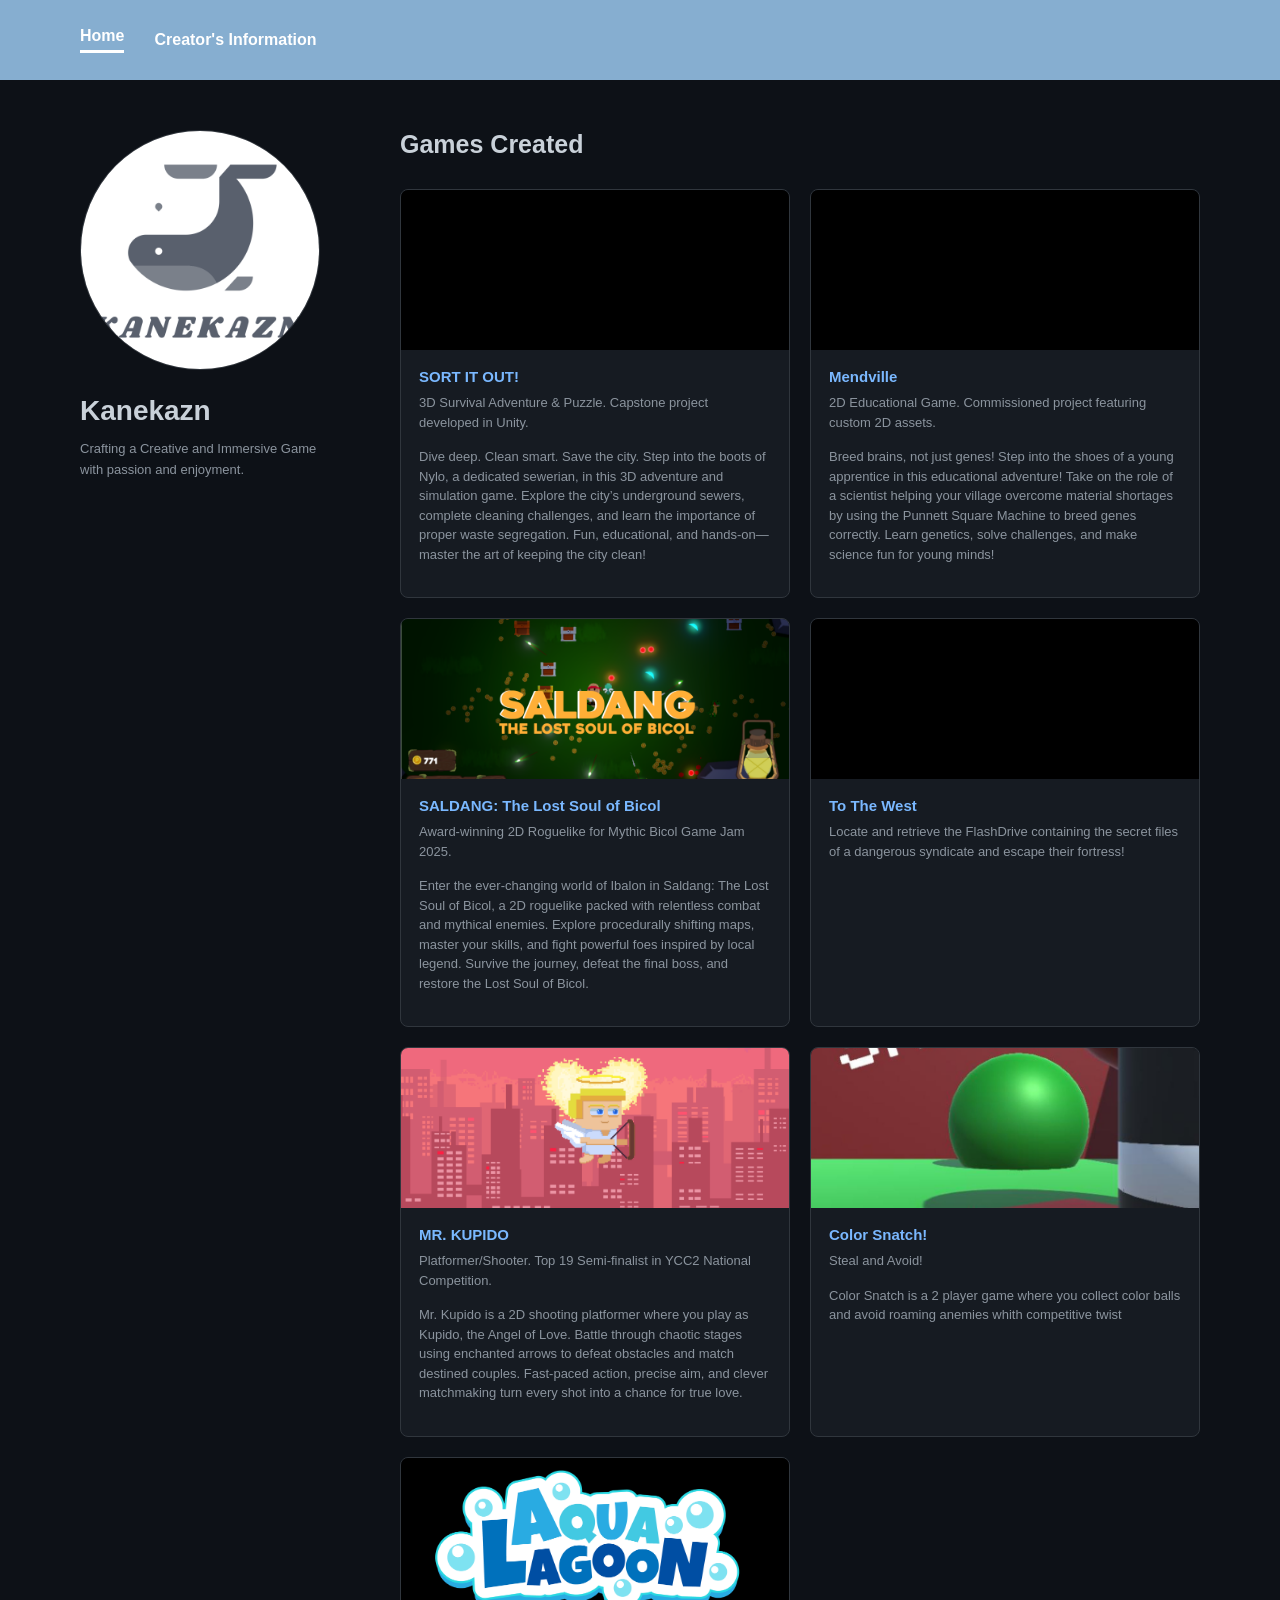
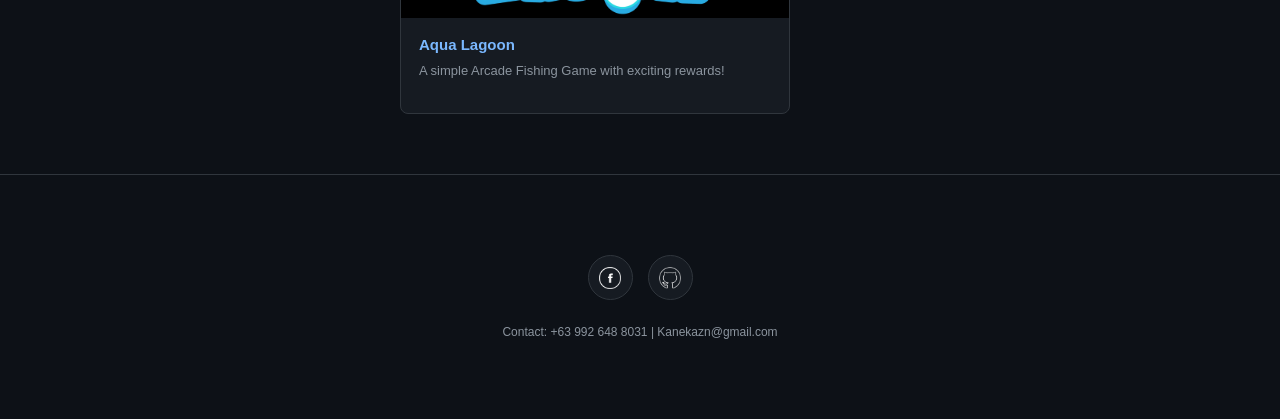
==== index.html @ 26e706dd "Add files via upload" ====
<!DOCTYPE html>
<html lang="en">
<head>
    <meta charset="UTF-8">
    <meta name="viewport" content="width=device-width, initial-scale=1.0">
    <title>Kanekazn | Portfolio</title>
    <link rel="stylesheet" href="style.css">
    <link rel="icon" href="logo1.png">
    
</head>
<body>

    <nav class="main-nav">
        <div class="nav-content">
            <div class="nav-links">
                <a href="index.html" class="nav-item active">Home</a>
                <button class="nav-item" onclick="toggleModal()">Creator's Information</button>
            </div>
        </div>
    </nav>

    <div class="portfolio-container">
        <aside class="sidebar">
            <div class="logo-container">
                <img src="logo1.png" alt="Kanekazn Logo" class="profile-pic">
            </div>
            <h1 class="profile-name">Kanekazn</h1>
            <p class="profile-bio">Crafting a Creative and Immersive Game with passion and enjoyment.</p>
        </aside>

        <main class="main-content">
            <h2 class="section-label">Games Created</h2>
            <div class="projects-grid">
                
                <a href="project/sort-it-out.html" class="project-card">
                    <div class="card-image" style="background-image: url('sortitout.png');"></div>
                    <div class="card-details">
                        <span class="project-title">SORT IT OUT!</span>
                        <p class="project-desc">3D Survival Adventure & Puzzle. Capstone project developed in Unity.</p>
                        <p class="project-desc">Dive deep. Clean smart. Save the city. Step into the boots of Nylo, a dedicated sewerian, in this 3D adventure and simulation game. Explore the city’s underground sewers, complete cleaning challenges, and learn the importance of proper waste segregation. Fun, educational, and hands-on—master the art of keeping the city clean!</p>
                        
                    </div>
                </a>

                <a href="project/mendville.html" class="project-card">
                    <div class="card-image" style="background-image: url('mendville.png');"></div>
                    <div class="card-details">
                        <span class="project-title">Mendville</span>
                        <p class="project-desc">2D Educational Game. Commissioned project featuring custom 2D assets.</p>
                        <p class="project-desc">Breed brains, not just genes! Step into the shoes of a young apprentice in this educational adventure! Take on the role of a scientist helping your village overcome material shortages by using the Punnett Square Machine to breed genes correctly. Learn genetics, solve challenges, and make science fun for young minds!</p>
                        
                    </div>
                </a>

                <a href="project/saldang.html" class="project-card">
                    <div class="card-image" style="background-image: url('saldang-logo.png');"></div>
                    <div class="card-details">
                        <span class="project-title">SALDANG: The Lost Soul of Bicol</span>
                        <p class="project-desc">Award-winning 2D Roguelike for Mythic Bicol Game Jam 2025. </p>
                        <p class="project-desc">Enter the ever-changing world of Ibalon in Saldang: The Lost Soul of Bicol, a 2D roguelike packed with relentless combat and mythical enemies. Explore procedurally shifting maps, master your skills, and fight powerful foes inspired by local legend. Survive the journey, defeat the final boss, and restore the Lost Soul of Bicol. </p>
                        
                    </div>
                </a>

                <a href="project/to-the-west.html" class="project-card">
                    <div class="card-image" style="background-image: url('TotheWest.png');"></div>
                    <div class="card-details">
                        <span class="project-title">To The West</span>
                        <p class="project-desc">Locate and retrieve the FlashDrive containing the secret files of a dangerous syndicate and escape their fortress!</p>
                        
                    </div>
                </a>

                <a href="project/mr-kupido.html" class="project-card">
                    <div class="card-image" style="background-image: url('kupido.png');"></div>
                    <div class="card-details">
                        <span class="project-title">MR. KUPIDO</span>
                        <p class="project-desc">Platformer/Shooter. Top 19 Semi-finalist in YCC2 National Competition.</p>
                        <p class="project-desc">Mr. Kupido is a 2D shooting platformer where you play as Kupido, the Angel of Love. Battle through chaotic stages using enchanted arrows to defeat obstacles and match destined couples. Fast-paced action, precise aim, and clever matchmaking turn every shot into a chance for true love.</p>
                       
                    </div>
                </a>

                <a href="project/colorsnatch.html" class="project-card">
                    <div class="card-image" style="background-image: url('Color\ Snatch.jpg');"></div>
                    <div class="card-details">
                        <span class="project-title">Color Snatch!</span>
                        <p class="project-desc">Steal and Avoid!</p>
                        <p class="project-desc">Color Snatch is a 2 player game where you collect color balls and avoid roaming anemies whith competitive twist</p>
                    
                    </div>
                </a>

                <a href="project/aqua-lagoon.html" class="project-card">
                    <div class="card-image" style="background-image: url('Aqua\ Lagoon.png');"></div>
                    <div class="card-details">
                        <span class="project-title">Aqua Lagoon</span>
                        <p class="project-desc">A simple Arcade Fishing Game with exciting rewards!</p>
                        
                    </div>
                </a>

            </div>
        </main>
    </div>

    <div id="cvModal" class="modal-overlay">
        <div class="cv-container">
            <button class="modal-close" onclick="toggleModal()">&times;</button>
            <div class="cv-scroll-area">
                <img src="cv1.png" alt="Resume Page 1" class="resume-img">
                <img src="cv2.png" alt="Resume Page 2" class="resume-img">
                <img src="cv3.png" alt="Resume Page 3" class="resume-img">
            </div>
            </div>
        </div>
    </div>

    <footer class="social-footer">
        <div class="social-grid">
            <a href="https://www.facebook.com/anthony.cayonte.1" class="social-box"><img src="facebook.png" alt="FB"></a>
            <a href="https://github.com/Kamot-Tech" class="social-box"><img src="github.png" alt="Git"></a>
        </div>
        <p class="footer-contact">Contact: +63 992 648 8031 | Kanekazn@gmail.com</p>
    </footer>

    <script>
        function toggleModal() {
            const modal = document.getElementById('cvModal');
            const isVisible = modal.style.display === 'flex';
            modal.style.display = isVisible ? 'none' : 'flex';
            // Prevent background scrolling when modal is open
            document.body.style.overflow = isVisible ? 'auto' : 'hidden';
        }
    </script>
</body>
</html>
---- style.css ----
:root {
    --bg-dark: #0d1117;
    --card-bg: #161b22;
    --border-grey: #30363d;
    --text-white: #c9d1d9;
    --text-dim: #8b949e;
    --github-blue: hsl(212, 100%, 74%);
    --nav-blue: #a5d6ff;
}

* { margin: 0; padding: 0; box-sizing: border-box; }
body { background: var(--bg-dark); color: var(--text-white); font-family: -apple-system, BlinkMacSystemFont, "Segoe UI", Helvetica, Arial, sans-serif; }

/* HEADER FIXES */
.main-nav { 
    background: rgba(165, 214, 255, 0.8); 
    backdrop-filter: blur(10px);
    height: 80px; 
    display: flex; 
    align-items: center; 
    width: 100%; 
    position: sticky; 
    top: 0; 
    z-index: 1000; 
}

.nav-content { 
    max-width: 1200px; 
    width: 100%; 
    margin: 0 auto; 
    padding: 0 40px; /* Provides the left margin for header text */
}

.nav-links { display: flex; gap: 30px; }

.nav-item { 
    background: none; border: none; color: #ffffff; font-size: 16px; 
    font-weight: 800; cursor: pointer; text-decoration: none; 
}
.nav-item.active { border-bottom: 3px solid #ffffff; padding-bottom: 5px; }

/* LAYOUT & SIDEBAR */
.portfolio-container { 
    display: flex; max-width: 1200px; margin: 50px auto; padding: 0 40px; gap: 60px; 
}

.sidebar { width: 260px; }
.logo-container { width: 240px; height: 240px; border-radius: 50%; border: 1px solid var(--border-grey); overflow: hidden; margin-bottom: 25px; }
.profile-pic { width: 100%; height: 100%; object-fit: cover; }
.profile-name { font-size: 28px; margin-bottom: 12px; }

/* Tagline made smaller */
.profile-bio { font-size: 13px; color: var(--text-dim); line-height: 1.6; }

/* PROJECTS SECTION */
.main-content { flex: 1; }

/* Added spacing below "Pinned Projects" */
.section-label { 
    font-size: 25px; 
    font-weight: 700; 
    margin-bottom: 30px; /* Increased spacing below text */
    color: var(--text-white); 
}

.projects-grid { display: grid; grid-template-columns: repeat(2, 1fr); gap: 20px; }

.project-card { 
    background: var(--card-bg); border: 1px solid var(--border-grey); border-radius: 8px; 
    overflow: hidden; text-decoration: none; display: block; transition: 0.3s cubic-bezier(0.4, 0, 0.2, 1); 
}
.project-card:hover { border-color: var(--nav-blue); transform: translateY(-5px); box-shadow: 0 10px 30px rgba(0,0,0,0.5); }
.card-image { height: 160px; background-size: cover; background-position: center; background-color: #000; }
.card-details { padding: 18px; }
.project-title { color: var(--github-blue); font-weight: 600; font-size: 15px; display: block; margin-bottom: 8px; font-weight: 800; }
.project-desc { font-size: 13px; color: var(--text-dim); line-height: 1.5; margin-bottom: 15px; }
.card-footer { font-size: 12px; color: var(--text-dim); display: flex; gap: 15px; }

/* MODAL - 75% OPACITY */
.modal-overlay { 
    position: fixed; top: 0; left: 0; width: 100%; height: 100%; 
    background: rgba(0, 0, 0, 0.80); /* Exactly 75% opacity */
    display: none; justify-content: center; align-items: center; z-index: 2000; 
}

.cv-container {
    width: 90%;
    max-width: 800px;
    max-height: 90vh;
    position: relative;
    background: transparent;
}

.cv-scroll-area {
    overflow-y: auto;
    max-height: 90vh;
    display: flex;
    flex-direction: column;
    gap: 15px;
    padding-right: 10px;
}

.resume-img {
    width: 100%;
    height: auto;
    border-radius: 4px;
    box-shadow: 0 10px 40px rgba(0,0,0,0.8);
}

.modal-close { 
    position: absolute; top: -10px; right: -40px; font-size: 40px; 
    cursor: pointer; border: none; background: none; color: white; 
}

/* FOOTER */
.social-footer { padding: 80px 40px; text-align: center; border-top: 1px solid var(--border-grey); margin-top: 60px; }
.social-grid { display: flex; justify-content: center; gap: 15px; flex-wrap: wrap; margin-bottom: 25px; }
.social-box { width: 45px; height: 45px; background: var(--card-bg); border: 1px solid var(--border-grey); border-radius: 50%; display: flex; align-items: center; justify-content: center; transition: 0.3s; }
.social-box:hover { border-color: var(--nav-blue); transform: scale(1.1); }
.social-box img { width: 22px; filter: brightness(0) invert(1); }
.footer-contact { font-size: 12px; color: var(--text-dim); }

/* MOBILE RESPONSIVE */
@media (max-width: 900px) {
    .portfolio-container { flex-direction: column; align-items: center; padding: 0 20px; }
    .sidebar { width: 100%; text-align: center; }
    .logo-container { margin: 0 auto 20px; }
    .projects-grid { grid-template-columns: 1fr; }
    .nav-content { padding: 0 20px; }
    .modal-close { right: 0; top: -50px; }
}
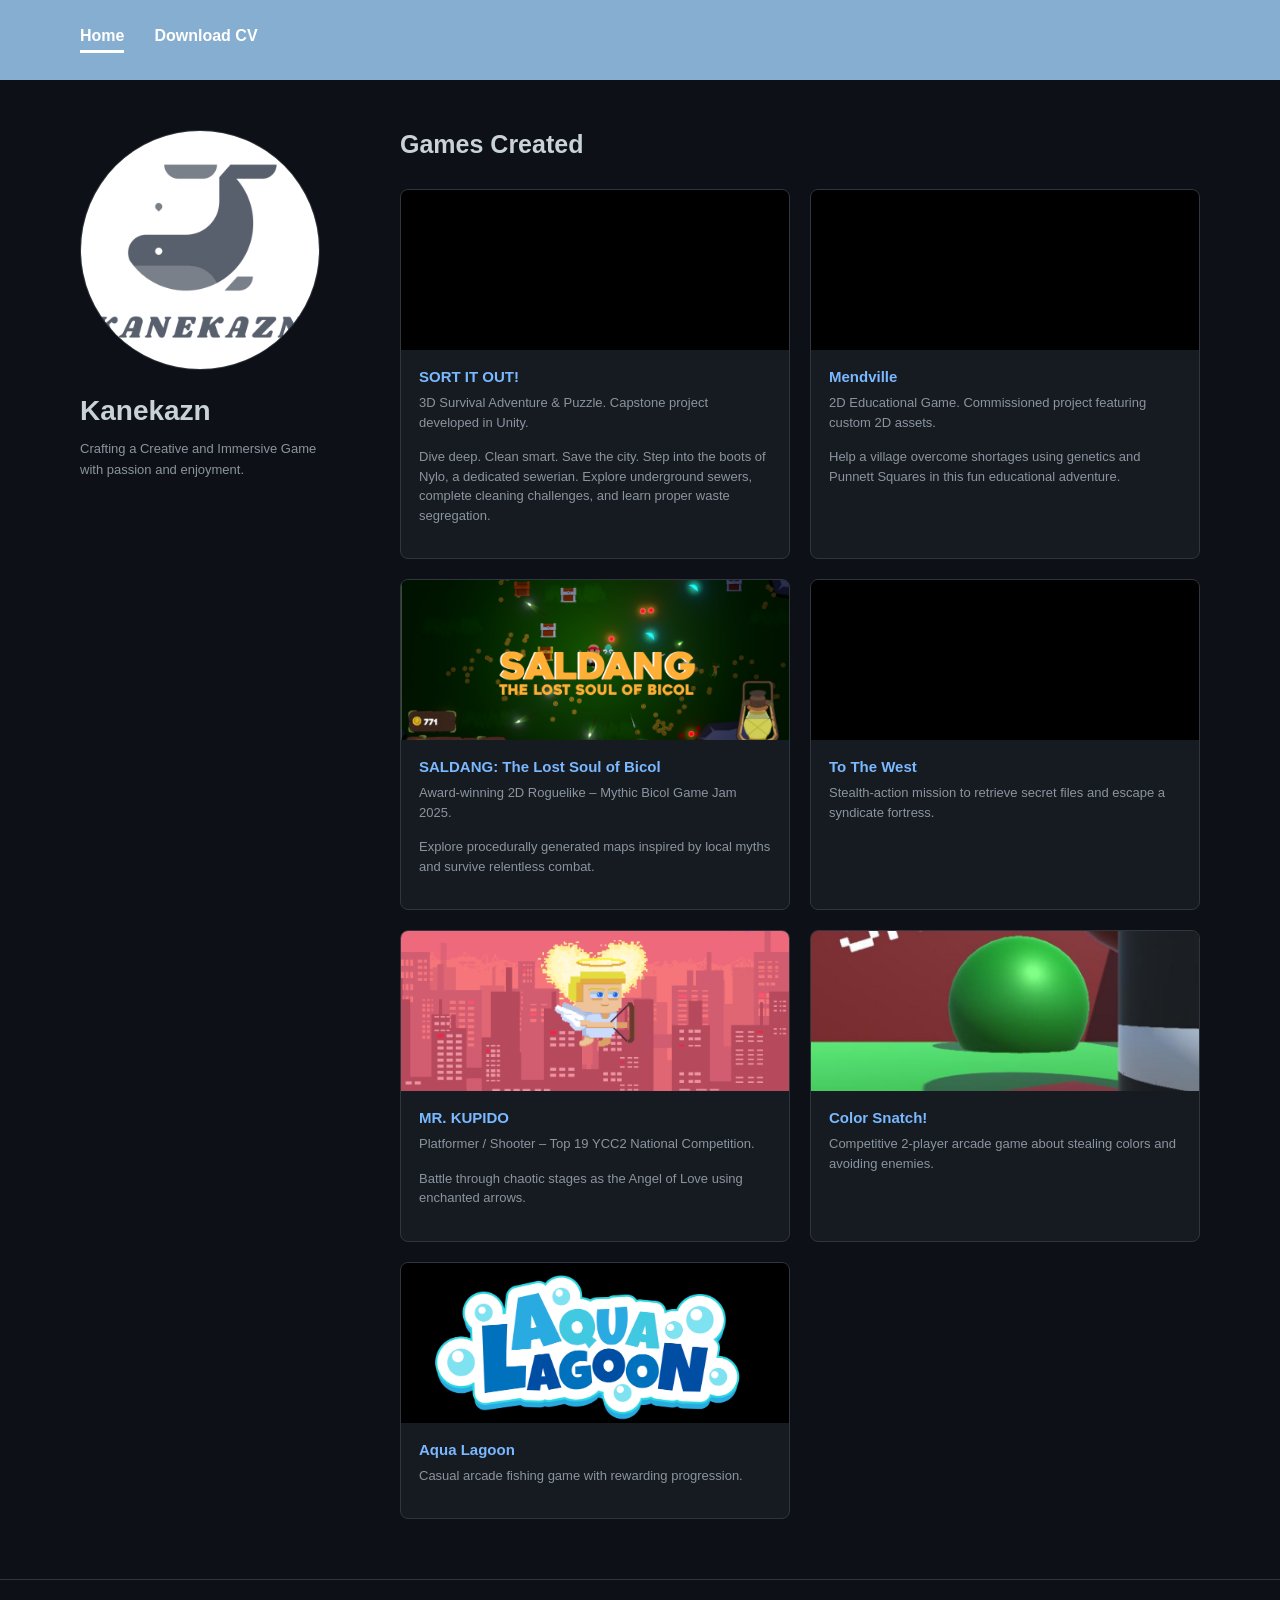
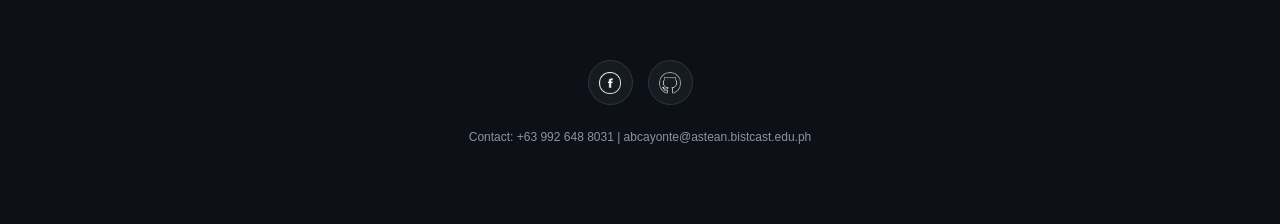
==== commit 260a901b: "unilast" ====
--- a/index.html
+++ b/index.html
@@ -6,7 +6,6 @@
     <title>Kanekazn | Portfolio</title>
     <link rel="stylesheet" href="style.css">
     <link rel="icon" href="logo1.png">
-    
 </head>
 <body>
 
@@ -14,7 +13,11 @@
         <div class="nav-content">
             <div class="nav-links">
                 <a href="index.html" class="nav-item active">Home</a>
-                <button class="nav-item" onclick="toggleModal()">Creator's Information</button>
+                <a href="Cayonte_Anthony_Resume.pdf" 
+                   class="nav-item" 
+                   download>
+                   Download CV
+                </a>
             </div>
         </div>
     </nav>
@@ -25,20 +28,28 @@
                 <img src="logo1.png" alt="Kanekazn Logo" class="profile-pic">
             </div>
             <h1 class="profile-name">Kanekazn</h1>
-            <p class="profile-bio">Crafting a Creative and Immersive Game with passion and enjoyment.</p>
+            <p class="profile-bio">
+                Crafting a Creative and Immersive Game with passion and enjoyment.
+            </p>
         </aside>
 
         <main class="main-content">
             <h2 class="section-label">Games Created</h2>
+
             <div class="projects-grid">
-                
+
                 <a href="project/sort-it-out.html" class="project-card">
                     <div class="card-image" style="background-image: url('sortitout.png');"></div>
                     <div class="card-details">
                         <span class="project-title">SORT IT OUT!</span>
-                        <p class="project-desc">3D Survival Adventure & Puzzle. Capstone project developed in Unity.</p>
-                        <p class="project-desc">Dive deep. Clean smart. Save the city. Step into the boots of Nylo, a dedicated sewerian, in this 3D adventure and simulation game. Explore the city’s underground sewers, complete cleaning challenges, and learn the importance of proper waste segregation. Fun, educational, and hands-on—master the art of keeping the city clean!</p>
-                        
+                        <p class="project-desc">
+                            3D Survival Adventure & Puzzle. Capstone project developed in Unity.
+                        </p>
+                        <p class="project-desc">
+                            Dive deep. Clean smart. Save the city. Step into the boots of Nylo, a
+                            dedicated sewerian. Explore underground sewers, complete cleaning
+                            challenges, and learn proper waste segregation.
+                        </p>
                     </div>
                 </a>
 
@@ -46,19 +57,29 @@
                     <div class="card-image" style="background-image: url('mendville.png');"></div>
                     <div class="card-details">
                         <span class="project-title">Mendville</span>
-                        <p class="project-desc">2D Educational Game. Commissioned project featuring custom 2D assets.</p>
-                        <p class="project-desc">Breed brains, not just genes! Step into the shoes of a young apprentice in this educational adventure! Take on the role of a scientist helping your village overcome material shortages by using the Punnett Square Machine to breed genes correctly. Learn genetics, solve challenges, and make science fun for young minds!</p>
-                        
+                        <p class="project-desc">
+                            2D Educational Game. Commissioned project featuring custom 2D assets.
+                        </p>
+                        <p class="project-desc">
+                            Help a village overcome shortages using genetics and Punnett Squares
+                            in this fun educational adventure.
+                        </p>
                     </div>
                 </a>
 
                 <a href="project/saldang.html" class="project-card">
                     <div class="card-image" style="background-image: url('saldang-logo.png');"></div>
                     <div class="card-details">
-                        <span class="project-title">SALDANG: The Lost Soul of Bicol</span>
-                        <p class="project-desc">Award-winning 2D Roguelike for Mythic Bicol Game Jam 2025. </p>
-                        <p class="project-desc">Enter the ever-changing world of Ibalon in Saldang: The Lost Soul of Bicol, a 2D roguelike packed with relentless combat and mythical enemies. Explore procedurally shifting maps, master your skills, and fight powerful foes inspired by local legend. Survive the journey, defeat the final boss, and restore the Lost Soul of Bicol. </p>
-                        
+                        <span class="project-title">
+                            SALDANG: The Lost Soul of Bicol
+                        </span>
+                        <p class="project-desc">
+                            Award-winning 2D Roguelike – Mythic Bicol Game Jam 2025.
+                        </p>
+                        <p class="project-desc">
+                            Explore procedurally generated maps inspired by local myths and
+                            survive relentless combat.
+                        </p>
                     </div>
                 </a>
 
@@ -66,8 +87,10 @@
                     <div class="card-image" style="background-image: url('TotheWest.png');"></div>
                     <div class="card-details">
                         <span class="project-title">To The West</span>
-                        <p class="project-desc">Locate and retrieve the FlashDrive containing the secret files of a dangerous syndicate and escape their fortress!</p>
-                        
+                        <p class="project-desc">
+                            Stealth-action mission to retrieve secret files and escape a
+                            syndicate fortress.
+                        </p>
                     </div>
                 </a>
 
@@ -75,28 +98,33 @@
                     <div class="card-image" style="background-image: url('kupido.png');"></div>
                     <div class="card-details">
                         <span class="project-title">MR. KUPIDO</span>
-                        <p class="project-desc">Platformer/Shooter. Top 19 Semi-finalist in YCC2 National Competition.</p>
-                        <p class="project-desc">Mr. Kupido is a 2D shooting platformer where you play as Kupido, the Angel of Love. Battle through chaotic stages using enchanted arrows to defeat obstacles and match destined couples. Fast-paced action, precise aim, and clever matchmaking turn every shot into a chance for true love.</p>
-                       
+                        <p class="project-desc">
+                            Platformer / Shooter – Top 19 YCC2 National Competition.
+                        </p>
+                        <p class="project-desc">
+                            Battle through chaotic stages as the Angel of Love using enchanted
+                            arrows.
+                        </p>
                     </div>
                 </a>
 
                 <a href="project/colorsnatch.html" class="project-card">
-                    <div class="card-image" style="background-image: url('Color\ Snatch.jpg');"></div>
+                    <div class="card-image" style="background-image: url('Color Snatch.jpg');"></div>
                     <div class="card-details">
                         <span class="project-title">Color Snatch!</span>
-                        <p class="project-desc">Steal and Avoid!</p>
-                        <p class="project-desc">Color Snatch is a 2 player game where you collect color balls and avoid roaming anemies whith competitive twist</p>
-                    
+                        <p class="project-desc">
+                            Competitive 2-player arcade game about stealing colors and avoiding enemies.
+                        </p>
                     </div>
                 </a>
 
                 <a href="project/aqua-lagoon.html" class="project-card">
-                    <div class="card-image" style="background-image: url('Aqua\ Lagoon.png');"></div>
+                    <div class="card-image" style="background-image: url('Aqua Lagoon.png');"></div>
                     <div class="card-details">
                         <span class="project-title">Aqua Lagoon</span>
-                        <p class="project-desc">A simple Arcade Fishing Game with exciting rewards!</p>
-                        
+                        <p class="project-desc">
+                            Casual arcade fishing game with rewarding progression.
+                        </p>
                     </div>
                 </a>
 
@@ -104,34 +132,19 @@
         </main>
     </div>
 
-    <div id="cvModal" class="modal-overlay">
-        <div class="cv-container">
-            <button class="modal-close" onclick="toggleModal()">&times;</button>
-            <div class="cv-scroll-area">
-                <img src="cv1.png" alt="Resume Page 1" class="resume-img">
-                <img src="cv2.png" alt="Resume Page 2" class="resume-img">
-                <img src="cv3.png" alt="Resume Page 3" class="resume-img">
-            </div>
-            </div>
-        </div>
-    </div>
-
     <footer class="social-footer">
         <div class="social-grid">
-            <a href="https://www.facebook.com/anthony.cayonte.1" class="social-box"><img src="facebook.png" alt="FB"></a>
-            <a href="https://github.com/Kamot-Tech" class="social-box"><img src="github.png" alt="Git"></a>
+            <a href="https://www.facebook.com/anthony.cayonte.1" class="social-box">
+                <img src="facebook.png" alt="Facebook">
+            </a>
+            <a href="https://github.com/Kamot-Tech" class="social-box">
+                <img src="github.png" alt="GitHub">
+            </a>
         </div>
-        <p class="footer-contact">Contact: +63 992 648 8031 | Kanekazn@gmail.com</p>
+        <p class="footer-contact">
+            Contact: +63 992 648 8031 | abcayonte@astean.bistcast.edu.ph
+        </p>
     </footer>
 
-    <script>
-        function toggleModal() {
-            const modal = document.getElementById('cvModal');
-            const isVisible = modal.style.display === 'flex';
-            modal.style.display = isVisible ? 'none' : 'flex';
-            // Prevent background scrolling when modal is open
-            document.body.style.overflow = isVisible ? 'auto' : 'hidden';
-        }
-    </script>
 </body>
-</html>+</html>
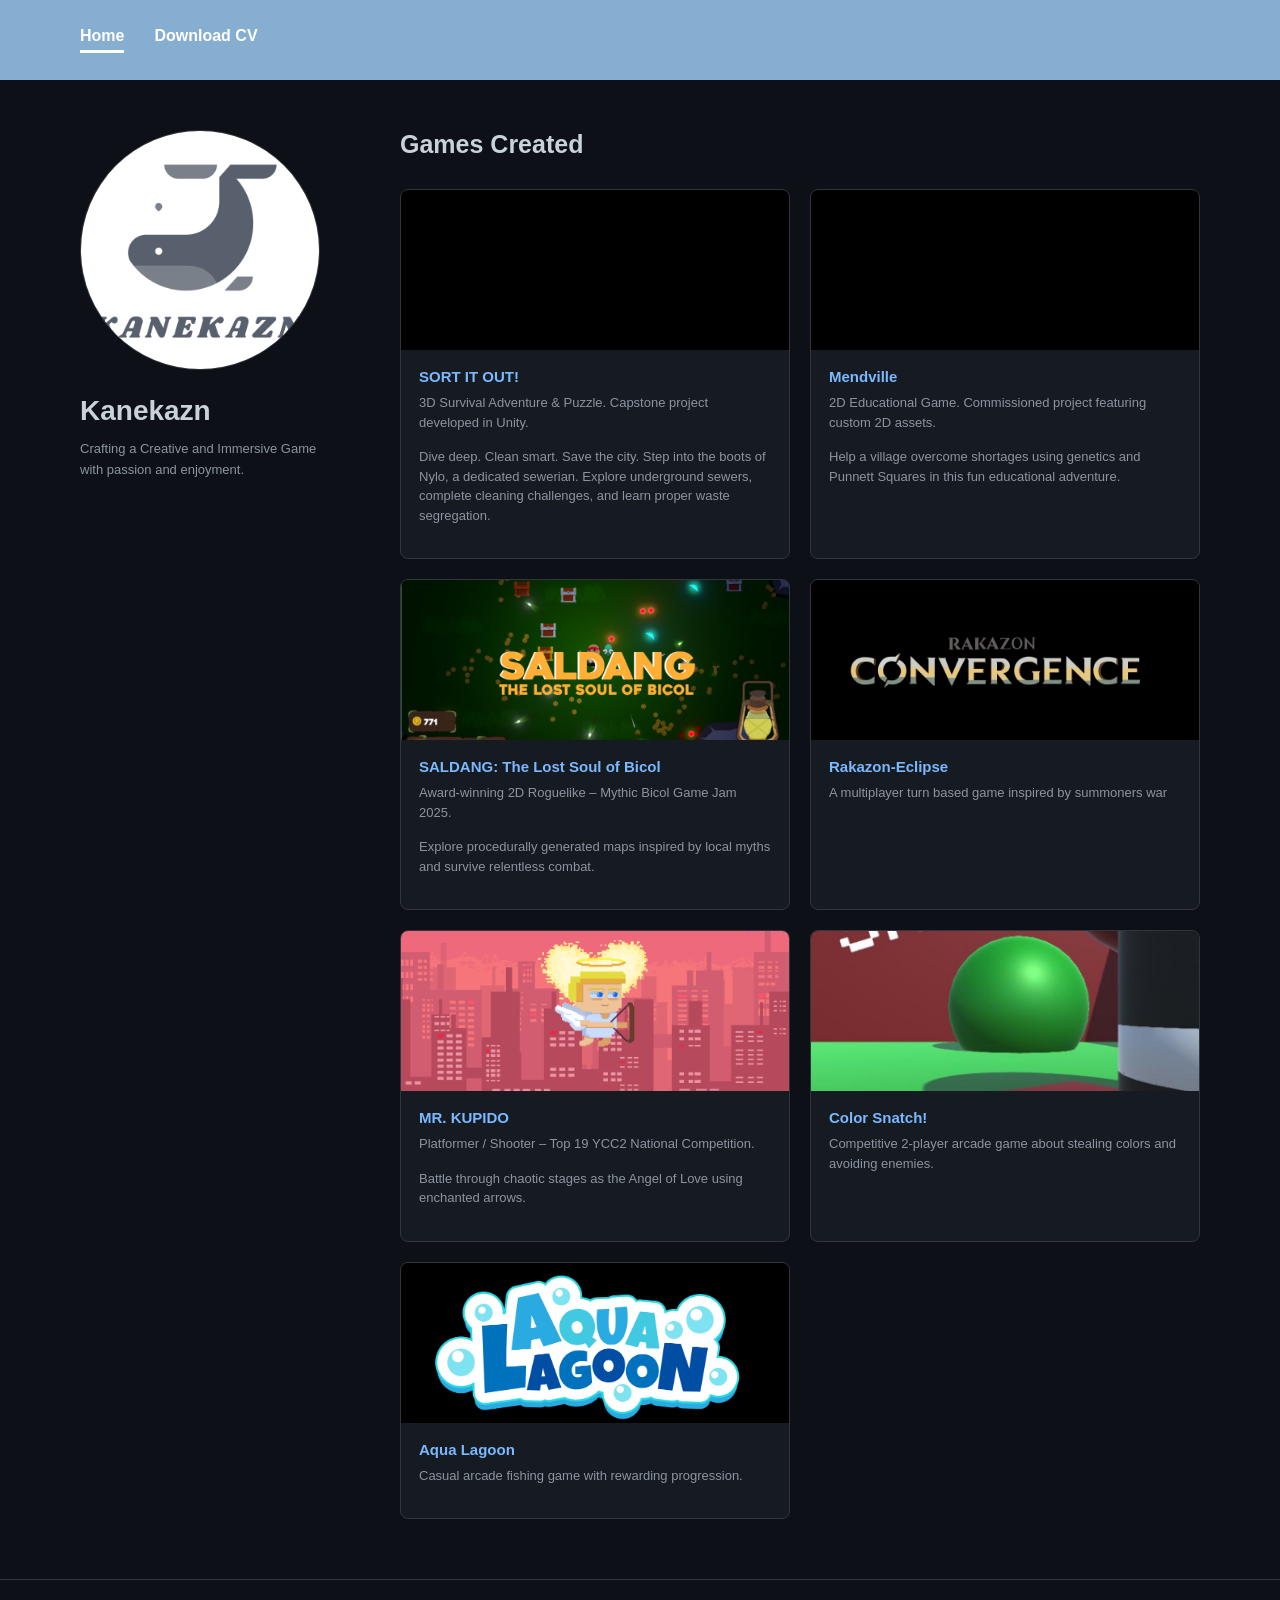
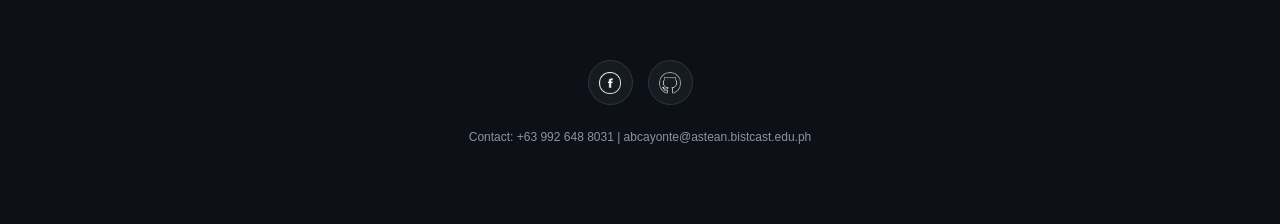
==== commit 34c12a7b: "upd" ====
--- a/index.html
+++ b/index.html
@@ -83,13 +83,12 @@
                     </div>
                 </a>
 
-                <a href="project/to-the-west.html" class="project-card">
-                    <div class="card-image" style="background-image: url('TotheWest.png');"></div>
+                <a href="project/Rakazon-Eclipse.html" class="project-card">
+                    <div class="card-image" style="background-image: url('RakazonConvergence.png');"></div>
                     <div class="card-details">
-                        <span class="project-title">To The West</span>
+                        <span class="project-title">Rakazon-Eclipse</span>
                         <p class="project-desc">
-                            Stealth-action mission to retrieve secret files and escape a
-                            syndicate fortress.
+                            A multiplayer turn based game inspired by summoners war
                         </p>
                     </div>
                 </a>
